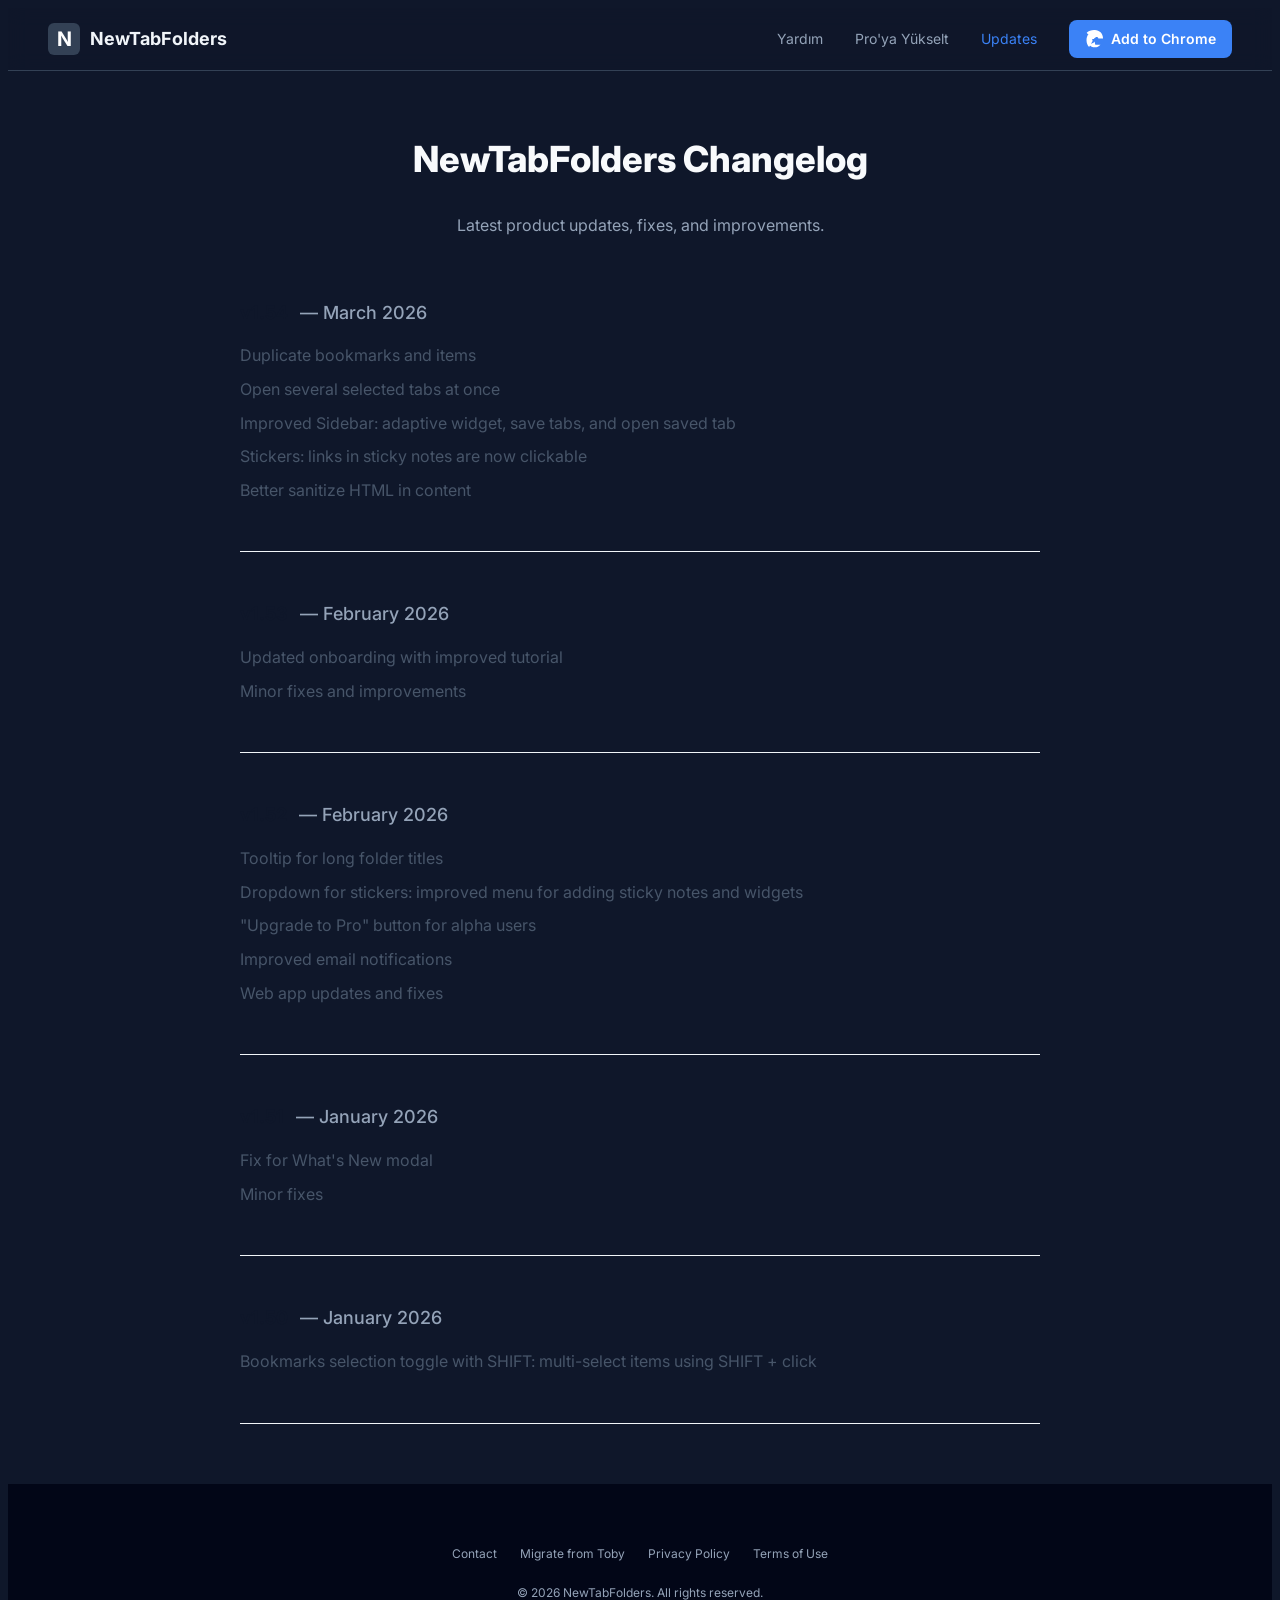
==== changelog.html @ 977537e6 "feat: complete UI overhaul, Tabme-style features, and professional README" ====
<!DOCTYPE html>
<html lang="en">
<head>
    <meta charset="UTF-8">
    <meta name="viewport" content="width=device-width, initial-scale=1.0">
    <title>Changelog - NewTabFolders</title>
    <link href="https://fonts.googleapis.com/css2?family=Inter:wght@400;500;600;700&display=swap" rel="stylesheet">
    <script src="js/translations.js"></script>
    <script src="js/info-page.js"></script>
    <style>
        :root {
            --primary: #3b82f6;
            --text-main: #1f2937;
            --text-muted: #6b7280;
            --bg-body: #ffffff;
            --border: #e5e7eb;
        }
        body { font-family: 'Inter', sans-serif; background-color: var(--bg-body); color: var(--text-main); line-height: 1.6; }
        [data-theme="dark"] body { background: #0f172a; color: #f1f5f9; }
        
        header { 
            position: sticky; top: 0; z-index: 100; background: rgba(255,255,255,0.8); backdrop-filter: blur(10px);
            display: flex; justify-content: space-between; align-items: center; padding: 12px 40px; border-bottom: 1px solid var(--border);
        }
        .logo-area { display: flex; align-items: center; gap: 10px; font-weight: 700; font-size: 18px; color: #334155; text-decoration: none; }
        .logo-box { width: 32px; height: 32px; background: #334155; color: white; border-radius: 6px; display: flex; align-items: center; justify-content: center; font-size: 20px; }
        
        nav { display: flex; gap: 32px; align-items: center; }
        nav a { text-decoration: none; color: var(--text-muted); font-size: 14px; transition: color 0.2s; }
        nav a:hover { color: var(--primary); }
        
        .btn-chrome { 
            background: var(--primary); color: white; padding: 8px 16px; border-radius: 8px; font-weight: 600; font-size: 14px;
            display: flex; align-items: center; gap: 8px; border: none; cursor: pointer; text-decoration: none;
        }
        .chrome-icon { width: 18px; height: 18px; }

        .container { max-width: 800px; margin: 60px auto; padding: 0 20px; }
        .hero { text-align: center; margin-bottom: 60px; }
        .hero h1 { font-size: 36px; font-weight: 800; color: #0f172a; }
        .hero p { color: var(--text-muted); margin-top: 8px; }

        .log-entry { margin-bottom: 48px; border-bottom: 1px solid #f1f5f9; padding-bottom: 32px; }
        .version { font-size: 18px; font-weight: 700; color: #0f172a; display: flex; align-items: center; gap: 12px; margin-bottom: 12px; }
        .version-date { color: var(--text-muted); font-size: 18px; font-weight: 500; }
        
        ul { list-style: none; padding: 0; }
        li { margin-bottom: 8px; color: #475569; position: relative; padding-left: 0; }
        li::before { display: none; }

        footer { text-align: center; padding: 60px 40px; color: var(--text-muted); font-size: 12px; }
    </style>
</head>
<body>
    <header>
        <a href="index.html" class="logo-area">
            <div class="logo-box">N</div>
            <span>NewTabFolders</span>
        </a>
        <nav>
            <a href="guide.html" data-i18n="help">Guide</a>
            <a href="pricing.html" data-i18n="upgrade_pro">Pricing</a>
            <a href="changelog.html" style="color:var(--primary)">Updates</a>
            <a href="https://chrome.google.com/webstore" class="btn-chrome">
                <svg class="chrome-icon" viewBox="0 0 24 24" fill="currentColor"><path d="M12 0C8.21 0 4.83 1.35 2.26 3.6L9.16 12L12 12C12 11.2 12.33 10.45 12.92 9.92C13.5 9.4 14.28 9.11 15.11 9.11C16.5 9.11 17.65 10.1 17.84 11.41L23.96 11.41C23.99 11.19 24 10.97 24 10.75C24 4.81 19.19 0 13.25 0H12ZM4.46 5.51C2.93 7.8 2 10.55 2 13.5C2 17.06 3.32 20.32 5.5 22.8L10.36 14.39C9.9 14 9.61 13.43 9.61 12.79C9.61 11.69 10.5 10.79 11.61 10.79C12.01 10.79 12.39 10.91 12.7 11.11L19.56 5.51H19.55C17.67 3.33 14.99 2 12 2C9.01 2 6.33 3.33 4.45 5.51H4.46ZM12.79 15.11C12.79 15.75 12.39 16.32 11.77 16.63L5.51 19.55C7.39 21.73 10.07 23.06 13.06 23.06C16.05 23.06 18.73 21.73 20.61 19.55L14.49 19.55C14.19 19.55 13.88 19.46 13.62 19.29L12.79 15.11Z"/></svg>
                Add to Chrome
            </a>
        </nav>
    </header>

    <div class="container">
        <div class="hero">
            <h1>NewTabFolders Changelog</h1>
            <p>Latest product updates, fixes, and improvements.</p>
        </div>

        <div class="log-entry">
            <div class="version">v1.54 <span class="version-date">— March 2026</span></div>
            <ul>
                <li>Duplicate bookmarks and items</li>
                <li>Open several selected tabs at once</li>
                <li>Improved Sidebar: adaptive widget, save tabs, and open saved tab</li>
                <li>Stickers: links in sticky notes are now clickable</li>
                <li>Better sanitize HTML in content</li>
            </ul>
        </div>

        <div class="log-entry">
            <div class="version">v1.53 <span class="version-date">— February 2026</span></div>
            <ul>
                <li>Updated onboarding with improved tutorial</li>
                <li>Minor fixes and improvements</li>
            </ul>
        </div>

        <div class="log-entry">
            <div class="version">v1.52 <span class="version-date">— February 2026</span></div>
            <ul>
                <li>Tooltip for long folder titles</li>
                <li>Dropdown for stickers: improved menu for adding sticky notes and widgets</li>
                <li>"Upgrade to Pro" button for alpha users</li>
                <li>Improved email notifications</li>
                <li>Web app updates and fixes</li>
            </ul>
        </div>

        <div class="log-entry">
            <div class="version">v1.51 <span class="version-date">— January 2026</span></div>
            <ul>
                <li>Fix for What's New modal</li>
                <li>Minor fixes</li>
            </ul>
        </div>

        <div class="log-entry">
            <div class="version">v1.50 <span class="version-date">— January 2026</span></div>
            <ul>
                <li>Bookmarks selection toggle with SHIFT: multi-select items using SHIFT + click</li>
            </ul>
        </div>
    </div>

    <footer>
        <div class="footer-links" style="margin-bottom: 20px;">
            <a href="#" style="margin: 0 10px; color: var(--text-muted); text-decoration: none;">Contact</a>
            <a href="#" style="margin: 0 10px; color: var(--text-muted); text-decoration: none;">Migrate from Toby</a>
            <a href="#" style="margin: 0 10px; color: var(--text-muted); text-decoration: none;">Privacy Policy</a>
            <a href="#" style="margin: 0 10px; color: var(--text-muted); text-decoration: none;">Terms of Use</a>
        </div>
        <div class="copy">© 2026 NewTabFolders. All rights reserved.</div>
    </footer>
</body>
</html>
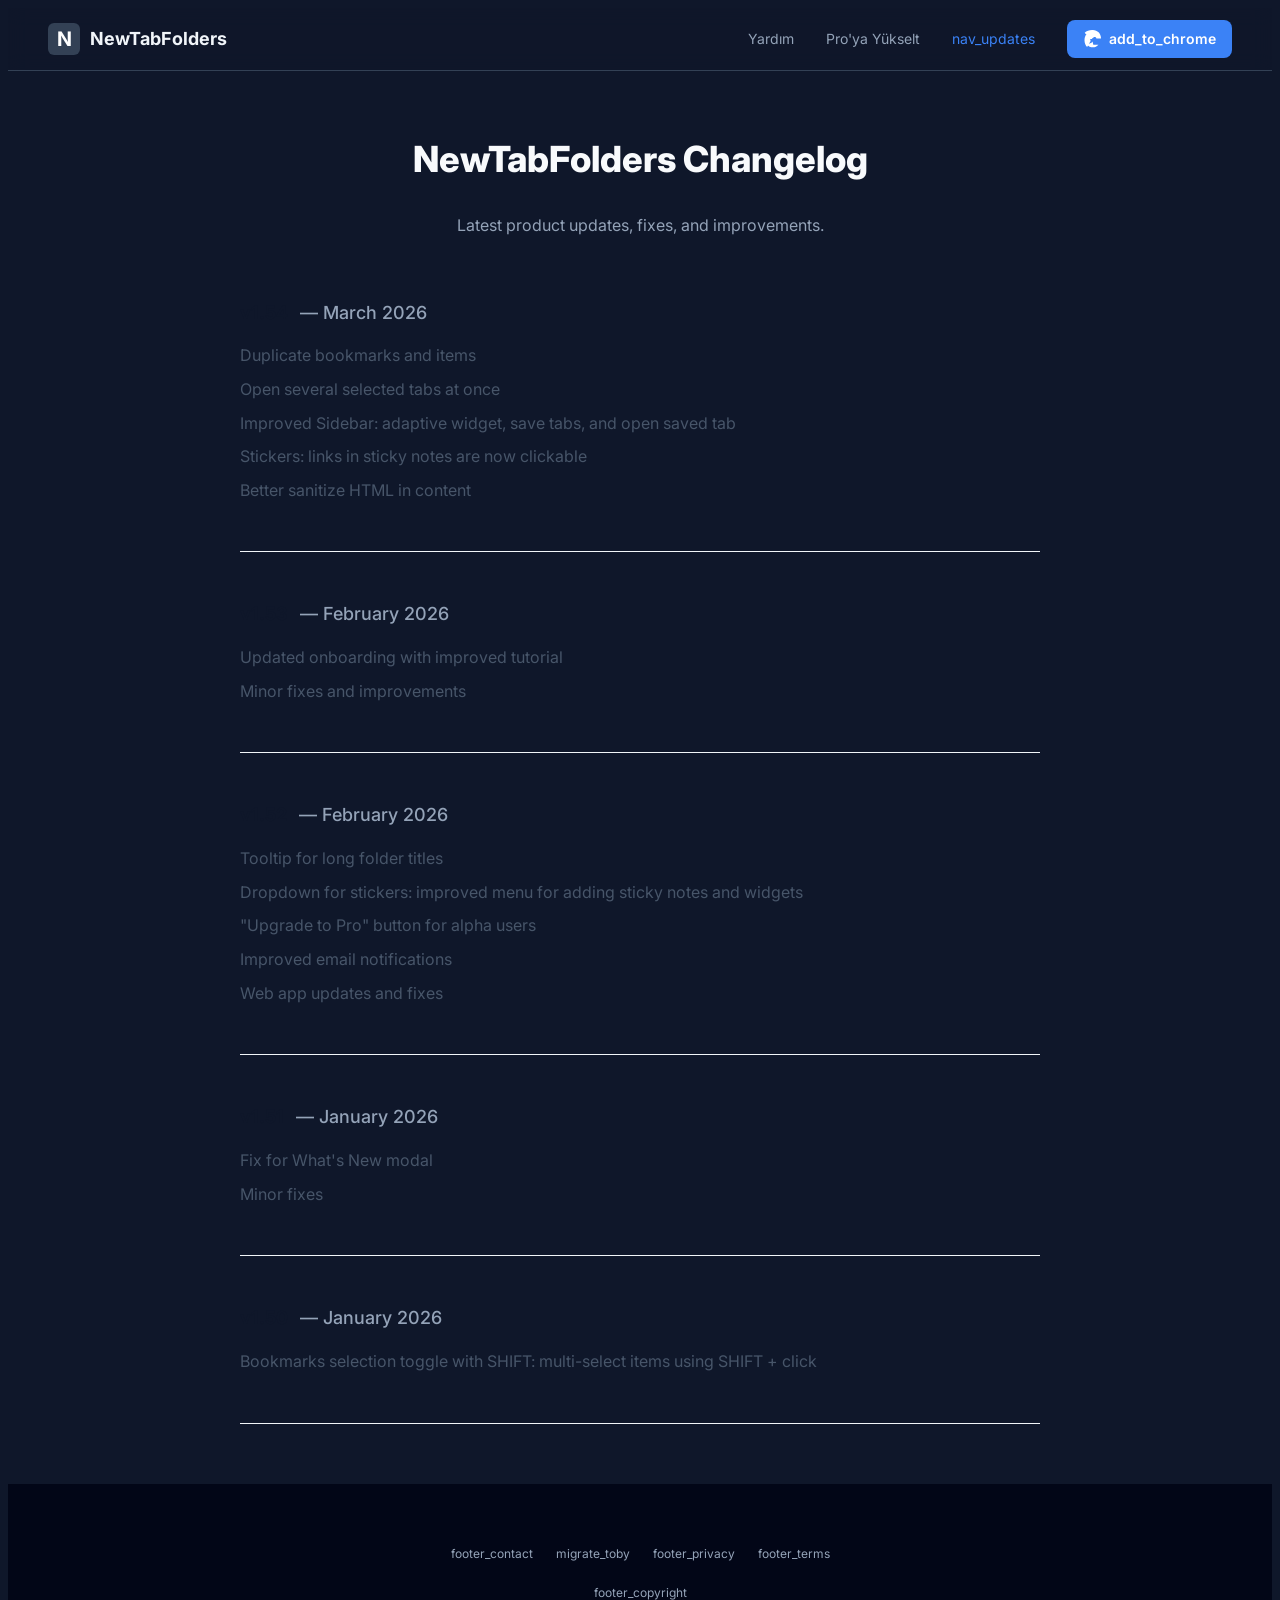
==== commit 27f3bac2: "fix: remove unused favicon permission, add privacy policy page" ====
--- a/changelog.html
+++ b/changelog.html
@@ -60,10 +60,10 @@
         <nav>
             <a href="guide.html" data-i18n="help">Guide</a>
             <a href="pricing.html" data-i18n="upgrade_pro">Pricing</a>
-            <a href="changelog.html" style="color:var(--primary)">Updates</a>
+            <a href="changelog.html" style="color:var(--primary)" data-i18n="nav_updates">Updates</a>
             <a href="https://chrome.google.com/webstore" class="btn-chrome">
                 <svg class="chrome-icon" viewBox="0 0 24 24" fill="currentColor"><path d="M12 0C8.21 0 4.83 1.35 2.26 3.6L9.16 12L12 12C12 11.2 12.33 10.45 12.92 9.92C13.5 9.4 14.28 9.11 15.11 9.11C16.5 9.11 17.65 10.1 17.84 11.41L23.96 11.41C23.99 11.19 24 10.97 24 10.75C24 4.81 19.19 0 13.25 0H12ZM4.46 5.51C2.93 7.8 2 10.55 2 13.5C2 17.06 3.32 20.32 5.5 22.8L10.36 14.39C9.9 14 9.61 13.43 9.61 12.79C9.61 11.69 10.5 10.79 11.61 10.79C12.01 10.79 12.39 10.91 12.7 11.11L19.56 5.51H19.55C17.67 3.33 14.99 2 12 2C9.01 2 6.33 3.33 4.45 5.51H4.46ZM12.79 15.11C12.79 15.75 12.39 16.32 11.77 16.63L5.51 19.55C7.39 21.73 10.07 23.06 13.06 23.06C16.05 23.06 18.73 21.73 20.61 19.55L14.49 19.55C14.19 19.55 13.88 19.46 13.62 19.29L12.79 15.11Z"/></svg>
-                Add to Chrome
+                <span data-i18n="add_to_chrome">Add to Chrome</span>
             </a>
         </nav>
     </header>
@@ -122,12 +122,12 @@
 
     <footer>
         <div class="footer-links" style="margin-bottom: 20px;">
-            <a href="#" style="margin: 0 10px; color: var(--text-muted); text-decoration: none;">Contact</a>
-            <a href="#" style="margin: 0 10px; color: var(--text-muted); text-decoration: none;">Migrate from Toby</a>
-            <a href="#" style="margin: 0 10px; color: var(--text-muted); text-decoration: none;">Privacy Policy</a>
-            <a href="#" style="margin: 0 10px; color: var(--text-muted); text-decoration: none;">Terms of Use</a>
+            <a href="#" style="margin: 0 10px; color: var(--text-muted); text-decoration: none;" data-i18n="footer_contact">Contact</a>
+            <a href="#" style="margin: 0 10px; color: var(--text-muted); text-decoration: none;" data-i18n="migrate_toby">Migrate from Toby</a>
+            <a href="https://methefor.github.io/New-Tab-Folders/privacy.html" target="_blank" rel="noopener" style="margin: 0 10px; color: var(--text-muted); text-decoration: none;" data-i18n="footer_privacy">Privacy Policy</a>
+            <a href="#" style="margin: 0 10px; color: var(--text-muted); text-decoration: none;" data-i18n="footer_terms">Terms of Use</a>
         </div>
-        <div class="copy">© 2026 NewTabFolders. All rights reserved.</div>
+        <div class="copy" data-i18n="footer_copyright">© 2026 NewTabFolders. All rights reserved.</div>
     </footer>
 </body>
 </html>
